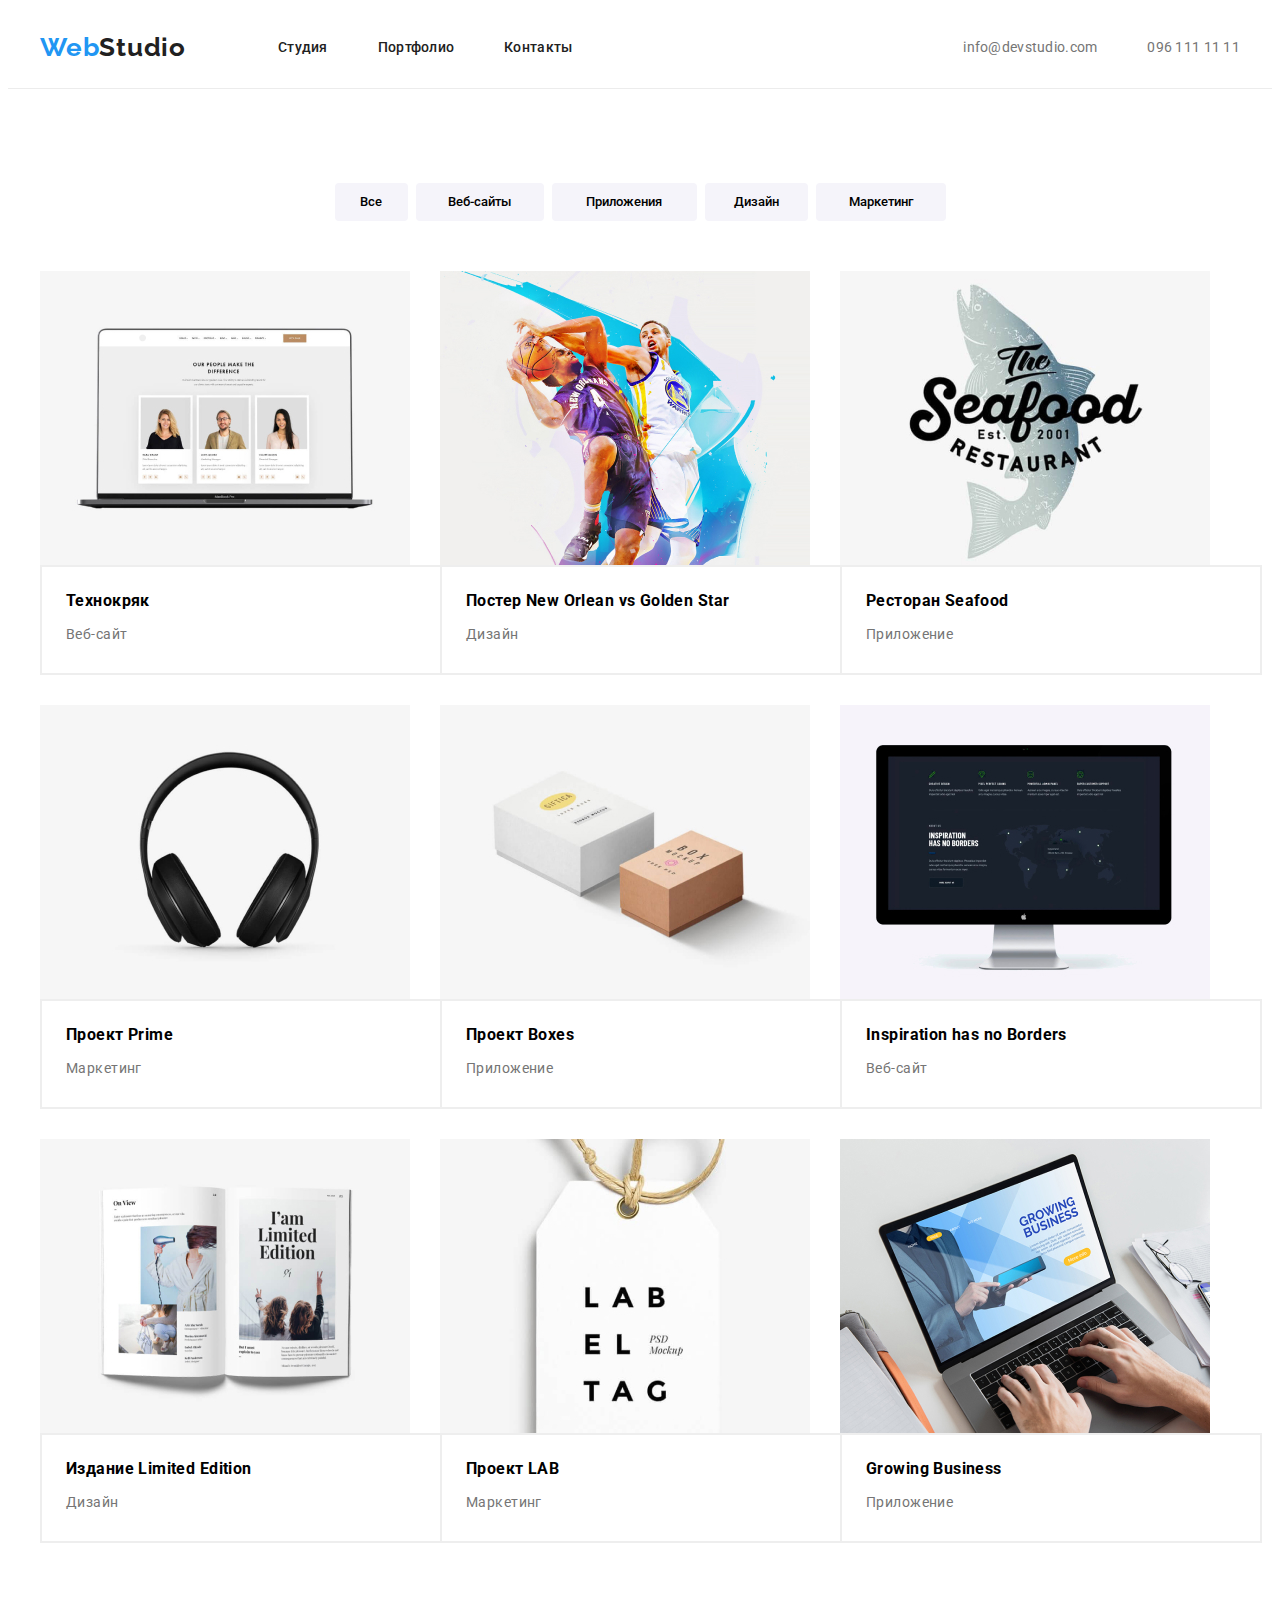
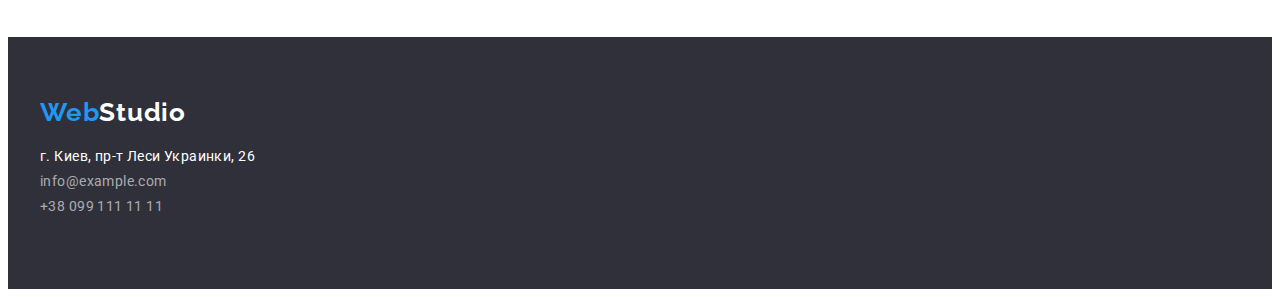
==== portfolio.html @ 477b83d0 "copy hw-3" ====
<!DOCTYPE html>
<html lang="ru">
  <head>
    <meta charset="UTF-8" />
    <meta http-equiv="X-UA-Compatible" content="IE=edge" />
    <meta name="viewport" content="width=device-width, initial-scale=1.0" />
    <title>Goit.ua</title>
    <link rel="preconnect" href="https://fonts.googleapis.com" />
    <link rel="preconnect" href="https://fonts.gstatic.com" crossorigin />
    <link
      href="https://fonts.googleapis.com/css2?family=Raleway:wght@700&family=Roboto:wght@400;500;700;900&display=swap"
      rel="stylesheet"
    /> <link
      rel="stylesheet"
      href="https://cdnjs.cloudflare.com/ajax/libs/modern-normalize/1.1.0/modern-normalize.min.css"
      integrity="sha512-wpPYUAdjBVSE4KJnH1VR1HeZfpl1ub8YT/NKx4PuQ5NmX2tKuGu6U/JRp5y+Y8XG2tV+wKQpNHVUX03MfMFn9Q=="
      crossorigin="anonymous"
      referrerpolicy="no-referrer"
    />
    <link rel="stylesheet" href="./css/style.css" />
  </head>
  <body>
 <!--Шапка-->
    <header class="header">
      <div class="container main-nav">
        <a class="header-logo link" href="/">Web<span class="header-logo-sudio">Studio</span> </a>
        <nav class="header-nav">
          <ul class="header-list list">
            <li class="header-item">
              <a class="header-link link" href="./index.html">Студия</a>
            </li>
            <li class="header-item">
              <a class="header-link link" href="./index.html">Портфолио</a>
            </li>
            <li class="header-item">
              <a class="header-link link" href="">Контакты</a>
            </li>
          </ul>
        </nav>
        <ul class="header-list-address list">
          <li class="header-item">
            <a class="header-address link" href="mailto:info@devstudio.com">info@devstudio.com</a>
          </li>
          <li class="header-item">
            <a class="header-address link" href="tel:0961111111">096 111 11 11</a>
          </li>
        </ul>
      </div>
    </header>
    <!--Основная информация-->
    <main class="main">
      <div class="container">
        <div class="only-button">
          <h1 class="main-title visually-hidden">Выбор услуг</h1>
          <ul class="list main-list">
            <li class="main-item"><button class="main-button btn-first" type="button">Все</button></li>
            <li class="main-item"><button class="main-button btn-second" type="button">Веб-сайты</button></li>
            <li class="main-item"><button class="main-button btn-third" type="button">Приложения</button></li>
            <li class="main-item"><button class="main-button btn-fourth" type="button">Дизайн</button></li>
            <li class="main-item"><button class="main-button btn-fifth" type="button">Маркетинг</button></li>
          </ul>
        </div>
      </div>
      <!--Примеры работ-->
      <div class="container">
        <div class="examples">
          <h2 class="examples-title visually-hidden">Примеры работ</h2>
        <ul class="list examples-list">
          <li class="examples-item">
          <img class="picture" src="./img/img1.jpg" alt="Ноутбук-с-сайтом" width="370" />
            <div class="examples-item-div">
              <h3 class="about-title-list">Технокряк</h3>
            <p class="about-text-list">Веб-сайт</p>
            </div>
          </li>
          <li class="examples-item">
            <img class="picture" src="./img/img2.jpg" alt="Баскетболисты" width="370" />
            <div class="examples-item-div">
            <h3 class="about-title-list">Постер New Orlean vs Golden Star</h3>
            <p class="about-text-list">Дизайн</p>
            </div>
          </li>
          <li class="examples-item">
            
            <img class="picture" src="./img/img3.jpg" alt="Название-ресторана" width="370" />
            <div class="examples-item-div">
            <h3 class="about-title-list">Ресторан Seafood</h3>
            <p class="about-text-list">Приложение</p>
            </div>
          </li>
          <li class="examples-item">
            
            <img class="picture" src="./img/img4.jpg" alt="Наушники" width="370" />
            <div class="examples-item-div">
            <h3 class="about-title-list">Проект Prime</h3>
            <p class="about-text-list">Маркетинг</p>
            </div>
          </li>
          <li class="examples-item">
            
            <img class="picture" src="./img/img5.jpg" alt="Боксы" width="370" />
            <div class="examples-item-div">
            <h3 class="about-title-list">Проект Boxes</h3>
            <p class="about-text-list">Приложение</p>
          </div>
          </li>
          <li class="examples-item">
            
            <img class="picture" src="./img/img6.jpg" alt="Монитор-компьюетра" width="370" />
            <div class="examples-item-div">
            <h3 class="about-title-list">Inspiration has no Borders</h3>
            <p class="about-text-list">Веб-сайт</p>
            </div>
          </li>
          <li class="examples-item">
            <img class="picture" src="./img/img7.jpg" alt="Книга" width="370" />
            <div class="examples-item-div">
            <h3 class="about-title-list">Издание Limited Edition</h3>
            <p class="about-text-list">Дизайн</p>
            </div>
          </li>
          <li class="examples-item">
            <img class="picture" src="./img/img8.jpg" alt="Проект-Лаб" width="370" />
            <div class="examples-item-div">
            <h3 class="about-title-list">Проект LAB</h3>
            <p class="about-text-list">Маркетинг</p>
            </div>
          </li>
          <li class="examples-item">
            <img class="picture" src="./img/img9.jpg" alt="Ноутбук" width="370" />
            <div class="examples-item-div">
            <h3 class="about-title-list">Growing Business</h3>
            <p class="about-text-list">Приложение</p>
            </div>
          </li>
        </ul>
      </div>
    </main></div>
        
    <!--Футер-->
     <footer class="footer">
      <div class="container">
        <a class="footer-logo link" href="">Web<span class="footer-logo-sudio">Studio</span></a>
        <address class="address">
          <ul class="list addres-list">
            <li class="address-item">
              <a
                class="link address-footer"
                href="https://www.google.com.ua/maps/place/%D0%B1%D1%83%D0%BB.+%D0%9B%D0%B5%D1%81%D0%B8+%D0%A3%D0%BA%D1%80%D0%B0%D0%B8%D0%BD%D0%BA%D0%B8,+26,+%D0%9A%D0%B8%D0%B5%D0%B2,+02000/@50.4265807,30.5361971,17z/data=!3m1!4b1!4m5!3m4!1s0x40d4cf0e033ecbe9:0x57a4dffefec77da0!8m2!3d50.4265807!4d30.5383859?hl=ru"
                title="Гугл карты"
                >г. Киев, пр-т Леси Украинки, 26</a
              >
            </li>
            <li class="address-item">
              <a class="link footer-address" href="mailto:info@example.com">info@example.com</a>
            </li>
            <li class="address-item">
              <a class="link footer-address" href="tel:+380991111111">+38 099 111 11 11</a>
            </li>
          </ul>
        </address>
      </div>
    </footer>
  </body>
</html>
---- css/style.css ----
:root {
  --accent-color: #2196f3;
  --heading-color: #212121;
  --main-color: #757575;
  --secondary-color: #ffffff;
}

P,
h1,
h2,
h3,
h4,
h5 {
  margin: 0;
}

ul {
  margin: 0;
  padding: 0;
}

img {
  display: block;
}

.container {
  width: 1200px;
  padding-left: 15px;
  padding-right: 15px;
  margin: 0 auto;
  /* outline: 2px solid red; */
}

body {
  font-family: 'Roboto', sans-serif;
  font-size: 14px;
  letter-spacing: 0.03em;
  background-color: var(--secondary-color);
}

.list {
  list-style: none;
}

.link {
  text-decoration: none;
}

/* Header */

.header {
  border-bottom: 1px solid #ececec;
}

.main-nav {
  display: flex;
  align-items: center;
}

.header-list {
  display: flex;
}

.header-item:not(:last-child) {
  margin-right: 50px;
}

.header-logo {
  font-family: 'Raleway', sans-serif;
  font-style: normal;
  font-weight: bold;
  font-size: 26px;
  line-height: 1.19;
  letter-spacing: 0.03em;
  color: var(--accent-color);
  margin-right: 93px;
  padding-top: 24px;
  padding-bottom: 25px;
  width: 145px;
}

.header-item {
  font-size: 14px;
  line-height: 1.14;
  letter-spacing: 0.02em;
  color: var(--heading-color);
  /* padding-bottom: 32px;
  padding-top: 32px; */
}

.header-logo-sudio {
  color: var(--heading-color);
}

.header-link {
  display: block;
  padding-top: 32px;
  padding-bottom: 32px;
  font-weight: 500;
  color: var(--heading-color);
}

.header-link:hover,
.header-link:focus {
  color: var(--accent-color);
}

.header-list-address {
  display: flex;
  margin-left: auto;
}

.header-address .header-item + .header-item {
  margin-right: 50px;
}

.header-address {
  color: var(--main-color);
  padding-top: 32px;
  padding-bottom: 32px;
}

.header-address:hover,
.header-address:focus {
  color: var(--accent-color);
}

/* Hero */

.hero {
  background-color: #2f303a;
  padding-top: 200px;
  padding-bottom: 200px;
  text-align: center;
}

.hero-title {
  font-size: 44px;
  line-height: 1.36;
  max-width: 696px;
  text-align: center;
  letter-spacing: 0.06em;
  text-transform: uppercase;
  color: var(--secondary-color);
  margin: 30px auto;
  height: 120px;
}
.hero-title {
  margin-top: 0;
}

.hero-btn {
  font-size: 16px;
  line-height: 1.87;
  display: inline-block;
  letter-spacing: 0.06em;
  font-family: inherit;
  color: var(--secondary-color);
  background-color: var(--accent-color);
  cursor: pointer;
  border-radius: 4px;
  box-shadow: 0px 4px 4px rgba(0, 0, 0, 0.15);
  min-width: 130px;
  padding: 10px 32px;
  border: transparent;
  width: 200px;
  height: 50px;
}

/* About */

.about {
  padding-top: 94px;
}

.visually-hidden {
  position: absolute;
  white-space: nowrap;
  width: 1px;
  height: 1px;
  overflow: hidden;
  border: 0;
  padding: 0;
  clip: rect(0 0 0 0);
  clip-path: inset(50%);
  margin: -1px;
}
.about-title {
  font-size: 14px;
  line-height: 1.14;
  letter-spacing: 0.03em;
  text-transform: uppercase;
  color: var(--heading-color);
  margin-bottom: 10px;
}

.about-item {
  display: flex;
}

.about-item .about-list:not(:last-child) {
  margin-right: 30px;
}

.about-text {
  font-size: 14px;
  line-height: 1.71;
  letter-spacing: 0.03em;
  color: var(--main-color);
  height: 75px;
  width: 270px;
}

.about-text-team {
  font-size: 16px;
  line-height: 1.18;
  text-align: center;
  letter-spacing: 0.03em;
  color: var(--main-color);
  margin-bottom: 30px;
  height: 19px;
}

/* Work */

.work {
  padding-top: 94px;
  padding-bottom: 94px;
  text-align: center;
}

.work-list {
  display: inline-block;
  display: flex;
}

.work-item:not(:last-child) {
  margin-right: 30px;
}

.work-title {
  font-family: inherit;
  font-size: 36px;
  line-height: 1.16;
  text-align: center;
  letter-spacing: 0.03em;
  color: var(--heading-color);
  padding: 0;
  margin-bottom: 50px;
}

/* Team */
.team {
  background-color: #f5f4fa;
  padding-top: 94px;
  padding-bottom: 94px;
}

.team-list {
  display: flex;
}

.team-item {
  background-color: var(--secondary-color);
  height: 368px;
  border-radius: 0 0 4px 4px;
  box-shadow: 0px 1px 3px rgba(0, 0, 0, 0.12), 0px 1px 1px rgba(0, 0, 0, 0.14),
    0px 2px 1px rgba(0, 0, 0, 0.2);
}

.team-item:not(:last-child) {
  margin-right: 30px;
}

.about-team {
  font-family: inherit;
  font-size: 16px;
  line-height: 1.18;
  text-align: center;
  letter-spacing: 0.03em;
  color: var(--heading-color);
  margin-top: 30px;
  margin-bottom: 10px;
  height: 19px;
  width: 270px;
}

/* Footer */
.footer {
  background-color: #2f303a;
  padding-top: 60px;
  padding-bottom: 60px;
  display: block;
}
.address {
  font-style: normal;
  width: 231px;
  height: 81px;
}

.address-item:not(:last-child) {
  margin-bottom: 9px;
}

.footer-logo {
  font-family: 'Raleway', sans-serif;
  font-style: normal;
  font-weight: bold;
  font-size: 26px;
  line-height: 1.19;
  letter-spacing: 0.03em;
  color: var(--accent-color);
  margin-bottom: 20px;
  display: flex;
  width: 145px;
  height: 31px;
}

.footer-logo-sudio {
  color: var(--secondary-color);
}

.address-footer {
  color: var(--secondary-color);
  /* margin-bottom: 15px; */
}

.address-footer:hover,
.address-footer:focus {
  color: var(--accent-color);
}

.footer-address {
  color: #ffffff99;
  margin-bottom: 9px;
}

.footer-address:hover,
.footer-address:focus {
  color: var(--accent-color);
}

/* Portfolio Main */

.only-button {
  padding-top: 94px;
  padding-bottom: 50px;
  display: flex;
  align-items: center;
  justify-content: center;
}

.main-list {
  display: flex;
  text-align: center;
}

.main-button {
  font-family: inherit;
  background: #f5f4fa;
  cursor: pointer;
  border-radius: 4px;
  padding: 6px 22px;
  border: transparent;
  font-weight: 500;
}

.btn-first {
  width: 73px;
  height: 38px;
}

.btn-second {
  width: 128px;
  height: 38px;
}

.btn-third {
  width: 145px;
  height: 38px;
}

.btn-fourth {
  width: 103px;
  height: 38px;
}

.btn-fifth {
  width: 130px;
  height: 38px;
}

.main-button:hover,
.main-button:focus {
  color: var(--secondary-color);
  background-color: var(--accent-color);
}

.main-item:not(:last-child) {
  margin-right: 8px;
}

/* Examples */

.examples {
  /* padding-top: 34px; */
  padding-bottom: 94px;
  display: inline-flex;
}

.examples-list {
  display: flex;
  flex-wrap: wrap;
}

.picture {
  display: flex;
}

.picture {
  width: 370px;
  /* height: 294px; */
}

.examples-item {
  margin-right: 30px;
  margin-bottom: 30px;
  background-color: var(--secondary-color);
  width: 370px;
  height: 404px;
}

.examples-item-div {
  width: 370px;
  border: 2px solid #eeeeee;
  padding-right: 24px;
  padding-bottom: 20px;
  padding-left: 24px;
  padding-top: 20px;
}

.examples-item:nth-child(3n) {
  margin-right: 0;
}

.examples-item:nth-last-child(-n + 3) {
  margin-bottom: 0;
}

.about-text-list {
  font-size: 14px;
  line-height: 1.6;
  letter-spacing: 0.03em;
  color: var(--main-color);
  height: 30px;
  width: 322px;
}

.about-title-list {
  line-height: 1.71;
  height: 36px;
  width: 322px;
}
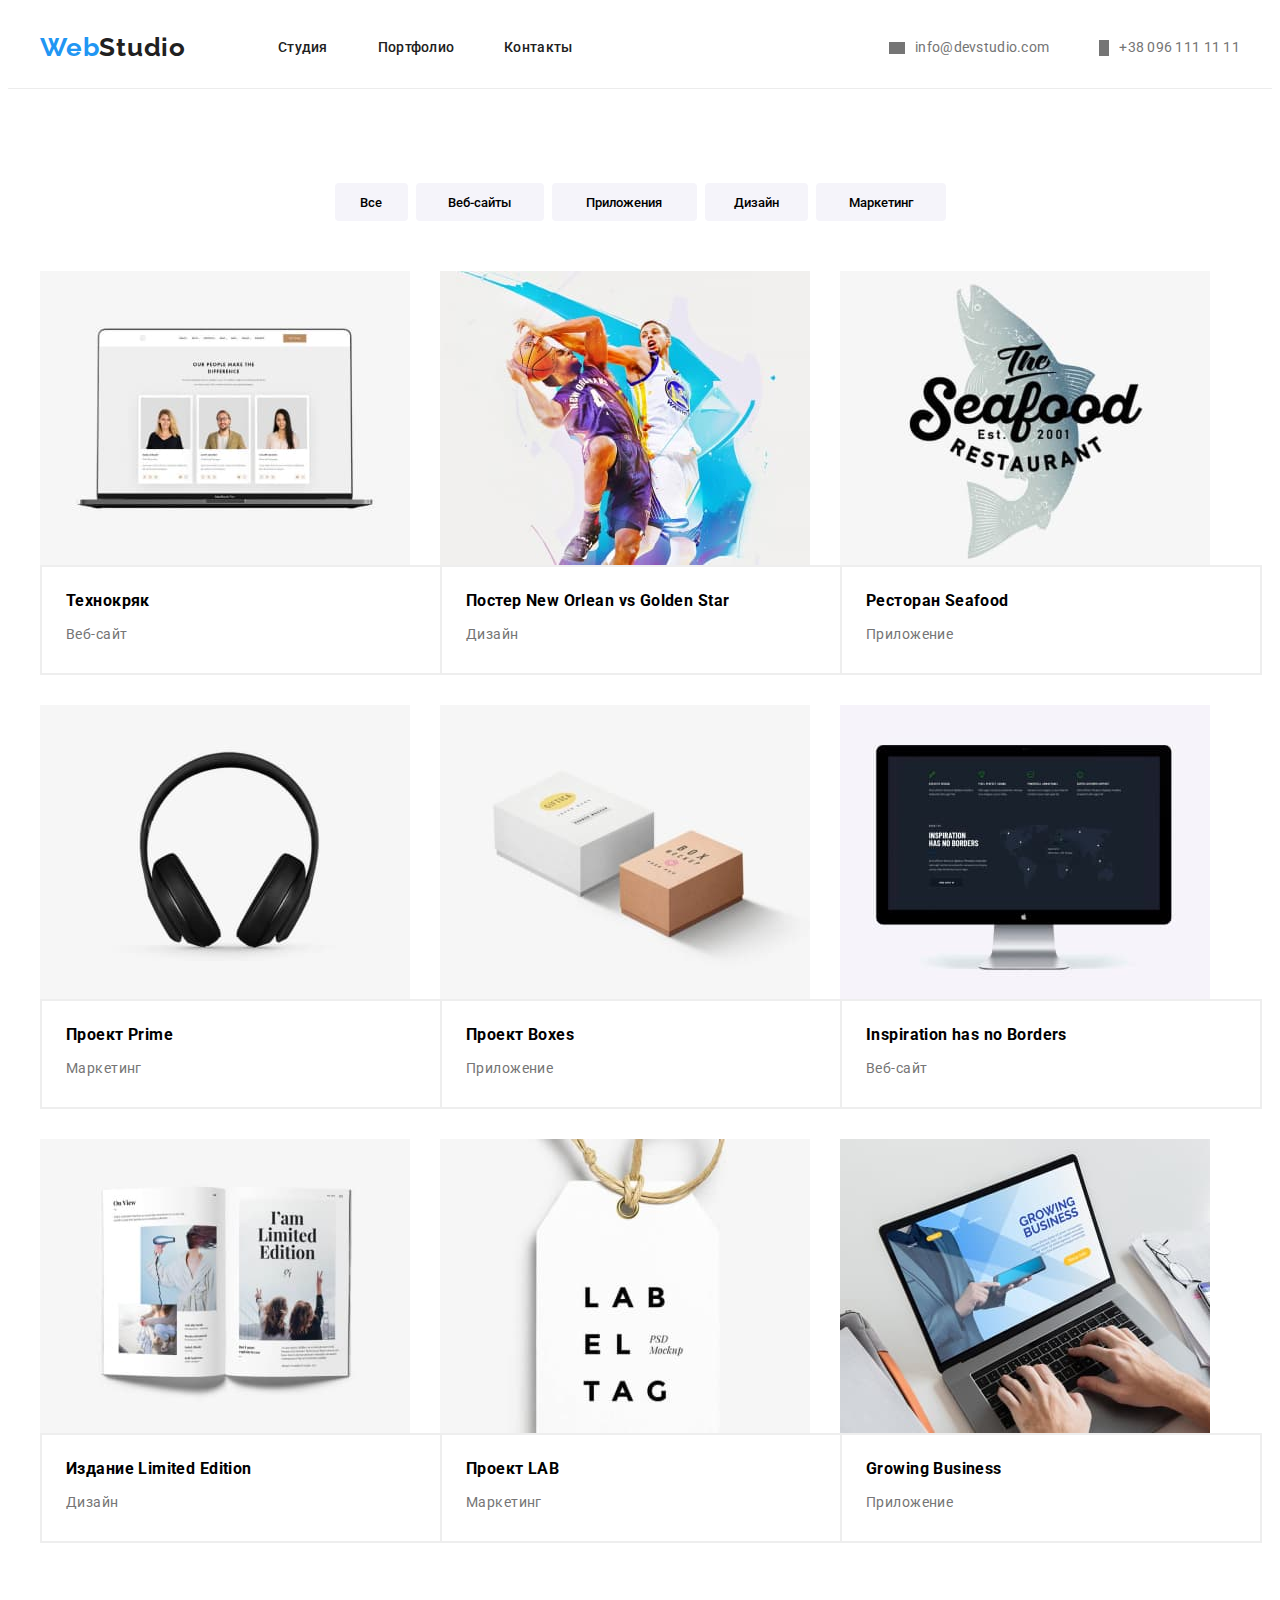
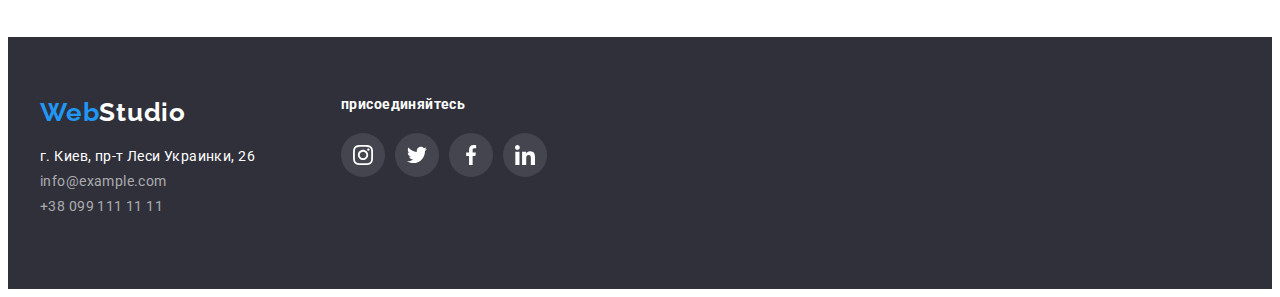
==== commit 717bc62c: "hw4" ====
--- a/portfolio.html
+++ b/portfolio.html
@@ -27,10 +27,10 @@
         <nav class="header-nav">
           <ul class="header-list list">
             <li class="header-item">
-              <a class="header-link link" href="./index.html">Студия</a>
+              <a class="header-link link" href="./portfolio.html">Студия</a>
             </li>
             <li class="header-item">
-              <a class="header-link link" href="./index.html">Портфолио</a>
+              <a class="header-link link" href="./portfolio.html">Портфолио</a>
             </li>
             <li class="header-item">
               <a class="header-link link" href="">Контакты</a>
@@ -39,10 +39,21 @@
         </nav>
         <ul class="header-list-address list">
           <li class="header-item">
-            <a class="header-address link" href="mailto:info@devstudio.com">info@devstudio.com</a>
+            <a class="header-address link" href="mailto:info@devstudio.com">
+              <svg class="header-address-icon" width="16" height="12">
+                <use href="./img/icons.svg"></use>
+              </svg>
+              info@devstudio.com</a
+            >
           </li>
           <li class="header-item">
-            <a class="header-address link" href="tel:0961111111">096 111 11 11</a>
+            <a class="header-address link" href="tel:0961111111">
+              <svg class="header-address-icon" width="10" height="16">
+                <use href="./img/icons.svg"></use>
+              </svg>
+
+              +38 096 111 11 11</a
+            >
           </li>
         </ul>
       </div>
@@ -139,26 +150,63 @@
         
     <!--Футер-->
      <footer class="footer">
-      <div class="container">
-        <a class="footer-logo link" href="">Web<span class="footer-logo-sudio">Studio</span></a>
-        <address class="address">
-          <ul class="list addres-list">
-            <li class="address-item">
-              <a
-                class="link address-footer"
-                href="https://www.google.com.ua/maps/place/%D0%B1%D1%83%D0%BB.+%D0%9B%D0%B5%D1%81%D0%B8+%D0%A3%D0%BA%D1%80%D0%B0%D0%B8%D0%BD%D0%BA%D0%B8,+26,+%D0%9A%D0%B8%D0%B5%D0%B2,+02000/@50.4265807,30.5361971,17z/data=!3m1!4b1!4m5!3m4!1s0x40d4cf0e033ecbe9:0x57a4dffefec77da0!8m2!3d50.4265807!4d30.5383859?hl=ru"
-                title="Гугл карты"
-                >г. Киев, пр-т Леси Украинки, 26</a
-              >
-            </li>
-            <li class="address-item">
-              <a class="link footer-address" href="mailto:info@example.com">info@example.com</a>
-            </li>
-            <li class="address-item">
-              <a class="link footer-address" href="tel:+380991111111">+38 099 111 11 11</a>
-            </li>
-          </ul>
-        </address>
+      <div class="container footer-nav">
+        <div class="address-nav">
+          <a class="footer-logo link" href="">Web<span class="footer-logo-sudio">Studio</span></a>
+          <address class="address">
+            <ul class="list addres-list">
+              <li class="address-item">
+                <a
+                  class="link address-footer"
+                  href="https://www.google.com.ua/maps/place/%D0%B1%D1%83%D0%BB.+%D0%9B%D0%B5%D1%81%D0%B8+%D0%A3%D0%BA%D1%80%D0%B0%D0%B8%D0%BD%D0%BA%D0%B8,+26,+%D0%9A%D0%B8%D0%B5%D0%B2,+02000/@50.4265807,30.5361971,17z/data=!3m1!4b1!4m5!3m4!1s0x40d4cf0e033ecbe9:0x57a4dffefec77da0!8m2!3d50.4265807!4d30.5383859?hl=ru"
+                  title="Гугл карты"
+                  >г. Киев, пр-т Леси Украинки, 26</a
+                >
+              </li>
+              <li class="address-item">
+                <a class="link footer-address" href="mailto:info@example.com">info@example.com</a>
+              </li>
+              <li class="address-item">
+                <a class="link footer-address" href="tel:+380991111111">+38 099 111 11 11</a>
+              </li>
+            </ul>
+          </address>
+        </div>
+        <div class="footer-div">
+          <h3 class="footer-title-icon">присоединяйтесь</h3>
+          <div class="footer-icon-div">
+            <ul class="list footer-list-icon">
+              <li class="footer-item-icon">
+                <a class="footer-link-icon" href="">
+                  <svg class="footer-icon" width="20" height="20">
+                    <use href="./img/icons.svg#icon-instagram"></use>
+                  </svg>
+                </a>
+              </li>
+              <li class="footer-item-icon">
+                <a class="footer-link-icon" href="">
+                  <svg class="footer-icon" width="20" height="20">
+                    <use href="./img/icons.svg#icon-twitter"></use>
+                  </svg>
+                </a>
+              </li>
+              <li class="footer-item-icon">
+                <a class="footer-link-icon" href="">
+                  <svg class="footer-icon" width="20" height="20">
+                    <use href="./img/icons.svg#icon-facebook"></use>
+                  </svg>
+                </a>
+              </li>
+              <li class="footer-item-icon">
+                <a class="footer-link-icon" href="">
+                  <svg class="footer-icon" width="20" height="20">
+                    <use href="./img/icons.svg#icon-linkedin"></use>
+                  </svg>
+                </a>
+              </li>
+            </ul>
+          </div>
+        </div>
       </div>
     </footer>
   </body>
--- a/css/style.css
+++ b/css/style.css
@@ -52,6 +52,11 @@
   border-bottom: 1px solid #ececec;
 }
 
+.address {
+  margin-top: 40px;
+  display: block;
+}
+
 .main-nav {
   display: flex;
   align-items: center;
@@ -80,12 +85,13 @@
 }
 
 .header-item {
+  display: flex;
+  align-items: center;
+  text-align: center;
   font-size: 14px;
   line-height: 1.14;
   letter-spacing: 0.02em;
   color: var(--heading-color);
-  /* padding-bottom: 32px;
-  padding-top: 32px; */
 }
 
 .header-logo-sudio {
@@ -115,9 +121,12 @@
 }
 
 .header-address {
+  display: flex;
   color: var(--main-color);
   padding-top: 32px;
   padding-bottom: 32px;
+  text-align: center;
+  align-items: center;
 }
 
 .header-address:hover,
@@ -125,13 +134,27 @@
   color: var(--accent-color);
 }
 
+.header-address-icon {
+  background-color: #757575;
+  margin-right: 10px;
+}
+
 /* Hero */
 
 .hero {
-  background-color: #2f303a;
+  background-color: rgba(47, 48, 58, 0.4);
   padding-top: 200px;
   padding-bottom: 200px;
   text-align: center;
+  background-image: linear-gradient(rgba(47, 48, 58, 0.4), rgba(47, 48, 58, 0.4)),
+    url(../img/img.hero.jpg);
+  background-repeat: no-repeat;
+  background-position: center;
+  background-size: cover;
+  max-width: 1600px;
+  margin-left: auto;
+  margin-right: auto;
+  height: 600px;
 }
 
 .hero-title {
@@ -202,6 +225,33 @@
   margin-right: 30px;
 }
 
+.about-list::before {
+  content: '';
+  display: block;
+  margin-bottom: 30px;
+  background-position: center;
+  background-repeat: no-repeat;
+  border-radius: 4px;
+  height: 120px;
+  background-color: #f5f4fa;
+}
+
+.icon-antenna::before {
+  background-image: url(../img/antenna.svg);
+}
+
+.icon-clock::before {
+  background-image: url(../img/clock.svg);
+}
+
+.icon-diagram::before {
+  background-image: url(../img/diagram.svg);
+}
+
+.icon-astronaut::before {
+  background-image: url(../img/astronaut.svg);
+}
+
 .about-text {
   font-size: 14px;
   line-height: 1.71;
@@ -217,7 +267,7 @@
   text-align: center;
   letter-spacing: 0.03em;
   color: var(--main-color);
-  margin-bottom: 30px;
+  margin-bottom: 16px;
   height: 19px;
 }
 
@@ -262,7 +312,7 @@
 
 .team-item {
   background-color: var(--secondary-color);
-  height: 368px;
+  height: 428px;
   border-radius: 0 0 4px 4px;
   box-shadow: 0px 1px 3px rgba(0, 0, 0, 0.12), 0px 1px 1px rgba(0, 0, 0, 0.14),
     0px 2px 1px rgba(0, 0, 0, 0.2);
@@ -285,21 +335,134 @@
   width: 270px;
 }
 
+.masters-social-item {
+  display: flex;
+  justify-content: center;
+}
+
+.masters-social-list + .masters-social-list {
+  margin-left: 10px;
+}
+
+.masters-social-icon {
+  fill: currentColor;
+}
+
+/* .masters-social-icon:hover,
+.masters-social-icon:focus {
+  fill: var(--secondary-color);
+} */
+
+.masters-social-div {
+  width: 206px;
+  height: 44px;
+  margin-right: auto;
+  margin-left: auto;
+  margin-bottom: 30px;
+}
+
+.masters-social-link {
+  width: 44px;
+  height: 44px;
+  background-color: var(--secondary-color);
+  display: flex;
+  border-radius: 50%;
+  align-items: center;
+  justify-content: center;
+  color: #afb1b8;
+}
+
+.masters-social-link:hover,
+.masters-social-link:focus {
+  background-color: var(--accent-color);
+  color: var(--secondary-color);
+}
+
+/* .masters-social-link:hover .masters-social-icon,
+.masters-social-link:focus .masters-social-icon {
+  fill: var(--secondary-color);
+} */
+
+/* Clients */
+
+.clients {
+  padding-bottom: 94px;
+  padding-top: 94px;
+}
+
+.clients-title {
+  font-size: 36px;
+  line-height: 1.16;
+  text-align: center;
+  letter-spacing: 0.03em;
+  margin-bottom: 50px;
+}
+
+.clients-list {
+  display: flex;
+  justify-content: center;
+}
+
+.clients-item {
+  display: flex;
+  justify-content: center;
+  align-items: center;
+  width: 170px;
+  height: 92px;
+}
+
+.clients-item + .clients-item {
+  margin-left: 30px;
+}
+
+.clients-link {
+  width: 170px;
+  height: 92px;
+  display: flex;
+  align-items: center;
+  text-align: center;
+  justify-content: center;
+  color: #afb1b8;
+  border-radius: 4px;
+  border: 1px solid #afb1b8;
+}
+
+.clients-icon {
+  fill: currentColor;
+}
+
+.clients-link:hover,
+.clients-link:focus {
+  color: var(--accent-color);
+  border-color: var(--accent-color);
+}
+
 /* Footer */
 .footer {
   background-color: #2f303a;
+  padding-bottom: 60px;
   padding-top: 60px;
-  padding-bottom: 60px;
-  display: block;
-}
+  display: flex;
+  /* height: 252px; */
+}
+
+.footer-nav {
+  display: flex;
+}
+
 .address {
   font-style: normal;
   width: 231px;
   height: 81px;
+  margin-top: 0;
 }
 
 .address-item:not(:last-child) {
   margin-bottom: 9px;
+}
+
+.addres-item {
+  display: flex;
 }
 
 .footer-logo {
@@ -320,6 +483,11 @@
   color: var(--secondary-color);
 }
 
+.address-list {
+  display: block;
+  margin-left: 0;
+}
+
 .address-footer {
   color: var(--secondary-color);
   /* margin-bottom: 15px; */
@@ -338,6 +506,60 @@
 .footer-address:hover,
 .footer-address:focus {
   color: var(--accent-color);
+}
+
+.footer-div {
+  /* width: 206px; */
+  height: 80px;
+  margin-left: 70px;
+  /* margin-top: 15px; */
+  align-items: baseline;
+  /* display: flex; */
+}
+
+.footer-title-icon {
+  font-size: 14px;
+  line-height: 1.14;
+  letter-spacing: 0.03em;
+  color: var(--secondary-color);
+  margin-bottom: 20px;
+}
+
+.footer-icon-div {
+  display: flex;
+  width: 206px;
+  height: 44px;
+}
+
+.footer-link-icon {
+  width: 44px;
+  height: 44px;
+  background-color: rgba(255, 255, 255, 0.1);
+  border-radius: 50%;
+  display: flex;
+  align-items: center;
+  justify-content: center;
+}
+
+.footer-link-icon:hover,
+.footer-link-icon:focus {
+  background-color: var(--accent-color);
+}
+
+.footer-list-icon {
+  display: flex;
+  justify-content: center;
+}
+
+.footer-item-icon + .footer-item-icon {
+  margin-left: 10px;
+}
+
+.footer-item-icon {
+}
+
+.footer-icon {
+  fill: var(--secondary-color);
 }
 
 /* Portfolio Main */
@@ -428,6 +650,12 @@
   background-color: var(--secondary-color);
   width: 370px;
   height: 404px;
+  border-radius: 0 0 4px 4px;
+}
+
+.examples-item:hover {
+  box-shadow: 0px 1px 3px rgba(0, 0, 0, 0.12), 0px 1px 1px rgba(0, 0, 0, 0.14),
+    0px 2px 1px rgba(0, 0, 0, 0.2);
 }
 
 .examples-item-div {
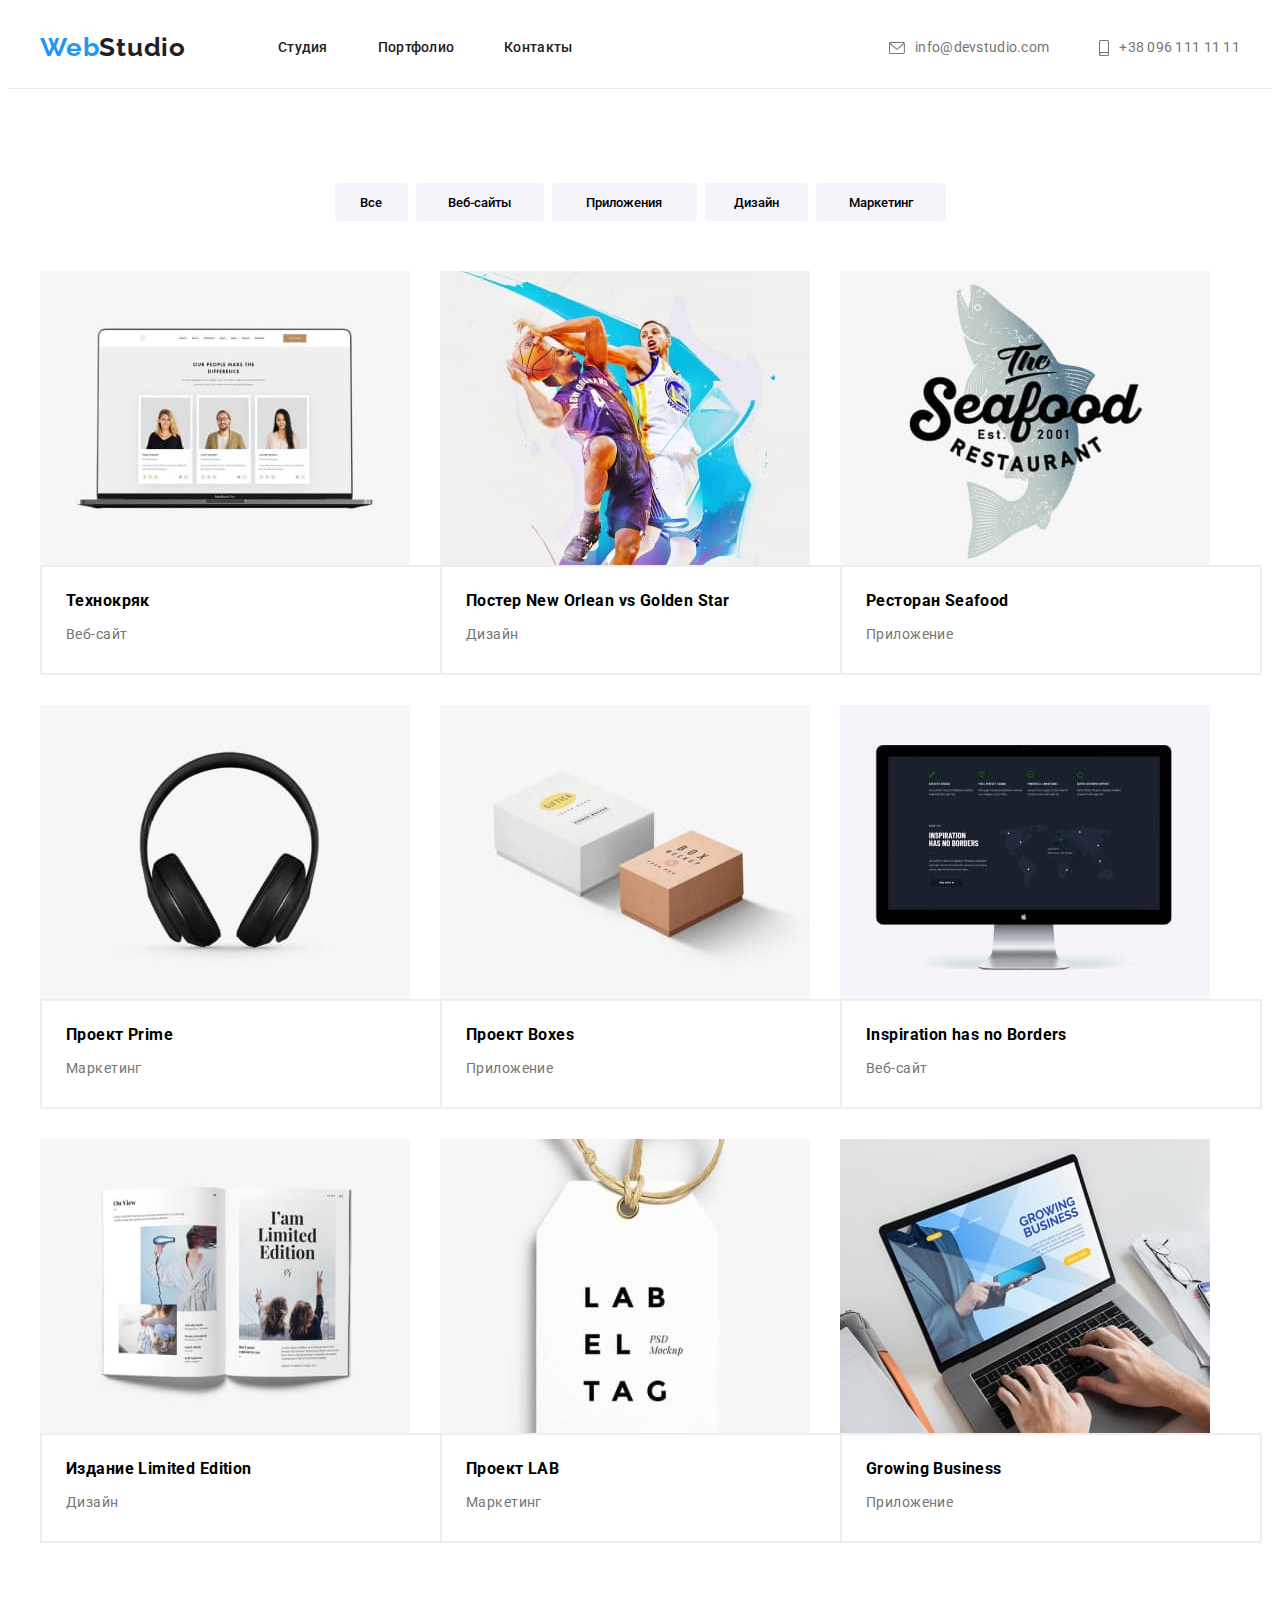
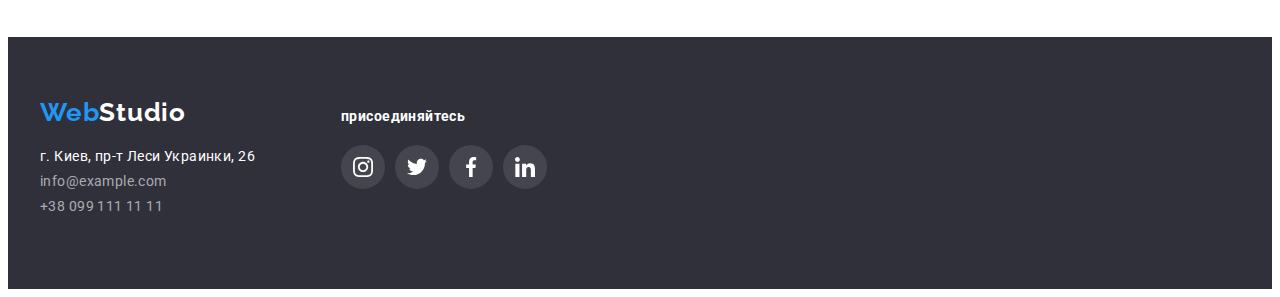
==== commit 4e4c782f: "add portfolio" ====
--- a/portfolio.html
+++ b/portfolio.html
@@ -41,7 +41,7 @@
           <li class="header-item">
             <a class="header-address link" href="mailto:info@devstudio.com">
               <svg class="header-address-icon" width="16" height="12">
-                <use href="./img/icons.svg"></use>
+                <use href="./img/icons.svg#icon-envelope"></use>
               </svg>
               info@devstudio.com</a
             >
@@ -49,9 +49,8 @@
           <li class="header-item">
             <a class="header-address link" href="tel:0961111111">
               <svg class="header-address-icon" width="10" height="16">
-                <use href="./img/icons.svg"></use>
+                <use href="./img/icons.svg#icon-smartphone"></use>
               </svg>
-
               +38 096 111 11 11</a
             >
           </li>
--- a/css/style.css
+++ b/css/style.css
@@ -135,8 +135,8 @@
 }
 
 .header-address-icon {
-  background-color: #757575;
   margin-right: 10px;
+  fill: currentColor;
 }
 
 /* Hero */
@@ -442,12 +442,11 @@
   background-color: #2f303a;
   padding-bottom: 60px;
   padding-top: 60px;
-  display: flex;
-  /* height: 252px; */
 }
 
 .footer-nav {
   display: flex;
+  align-items: baseline;
 }
 
 .address {
@@ -510,11 +509,8 @@
 
 .footer-div {
   /* width: 206px; */
-  height: 80px;
+  /* height: 80px; */
   margin-left: 70px;
-  /* margin-top: 15px; */
-  align-items: baseline;
-  /* display: flex; */
 }
 
 .footer-title-icon {
@@ -526,7 +522,6 @@
 }
 
 .footer-icon-div {
-  display: flex;
   width: 206px;
   height: 44px;
 }
